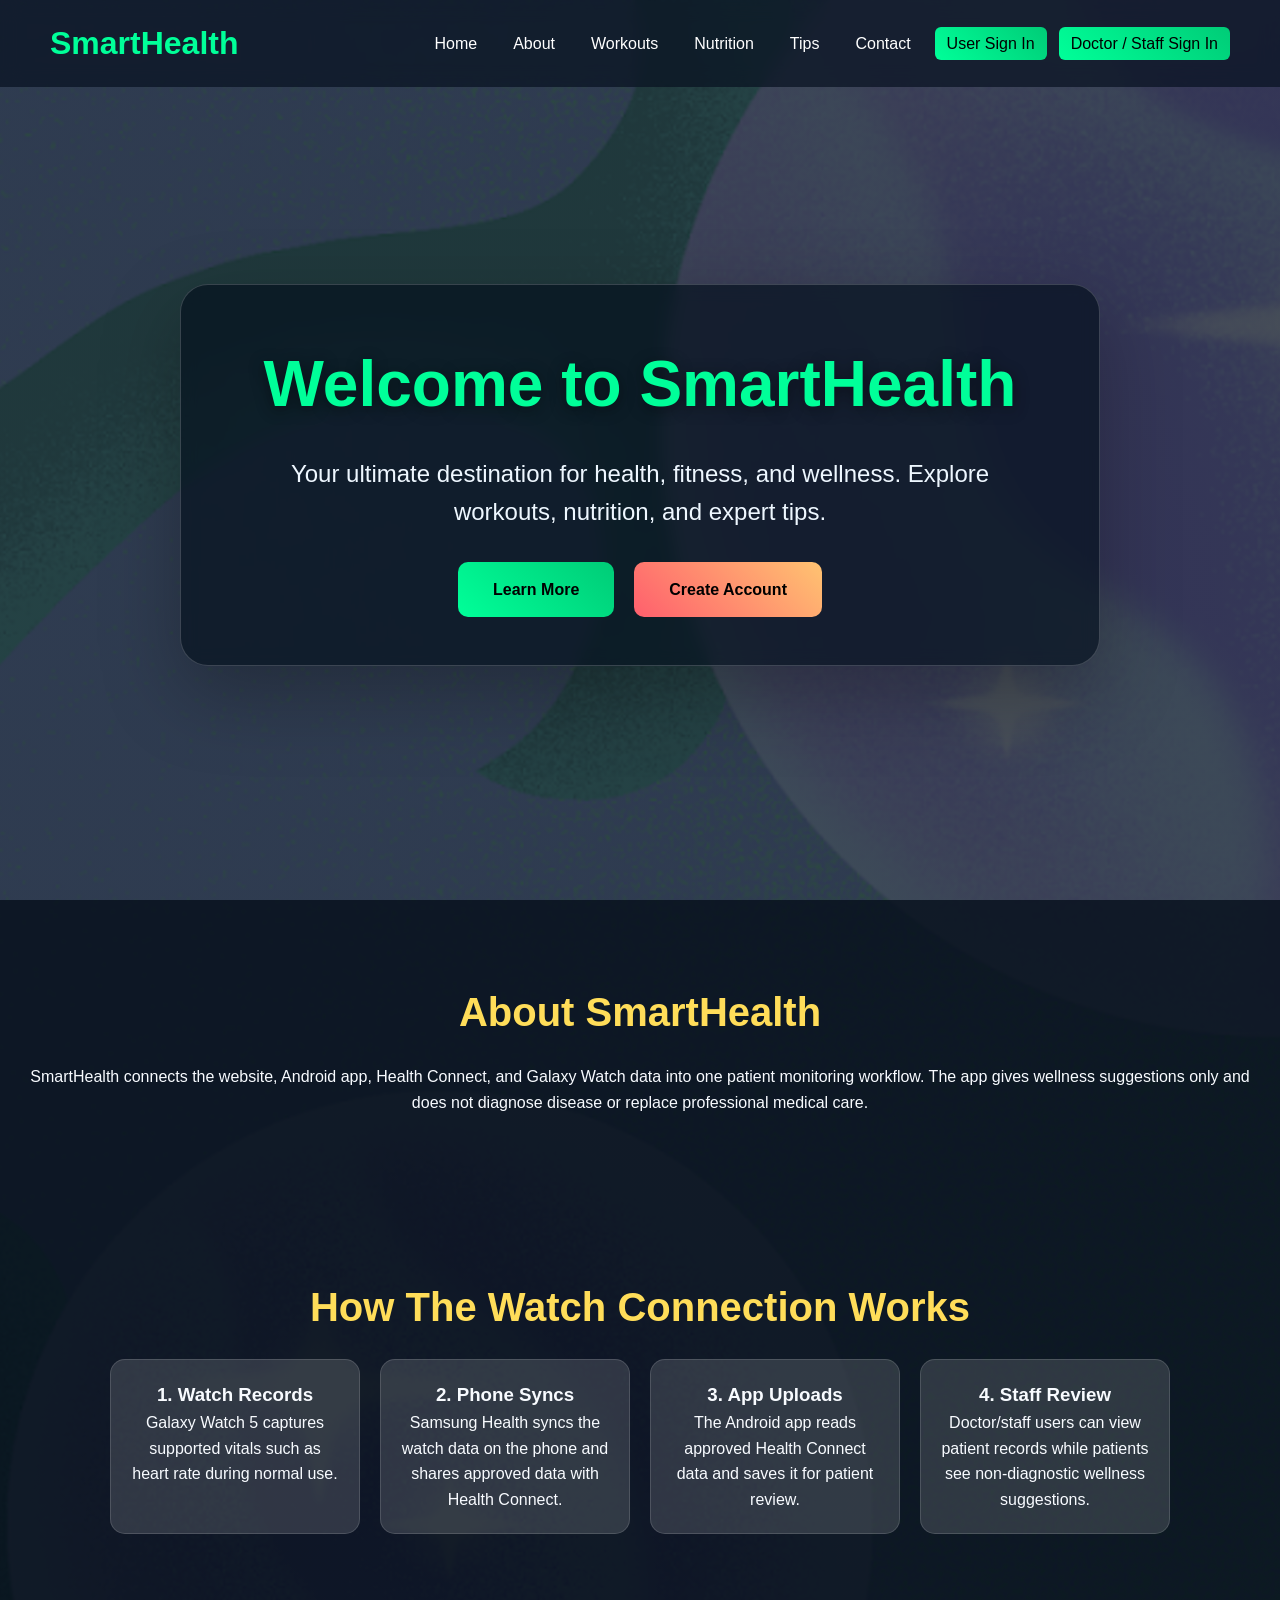
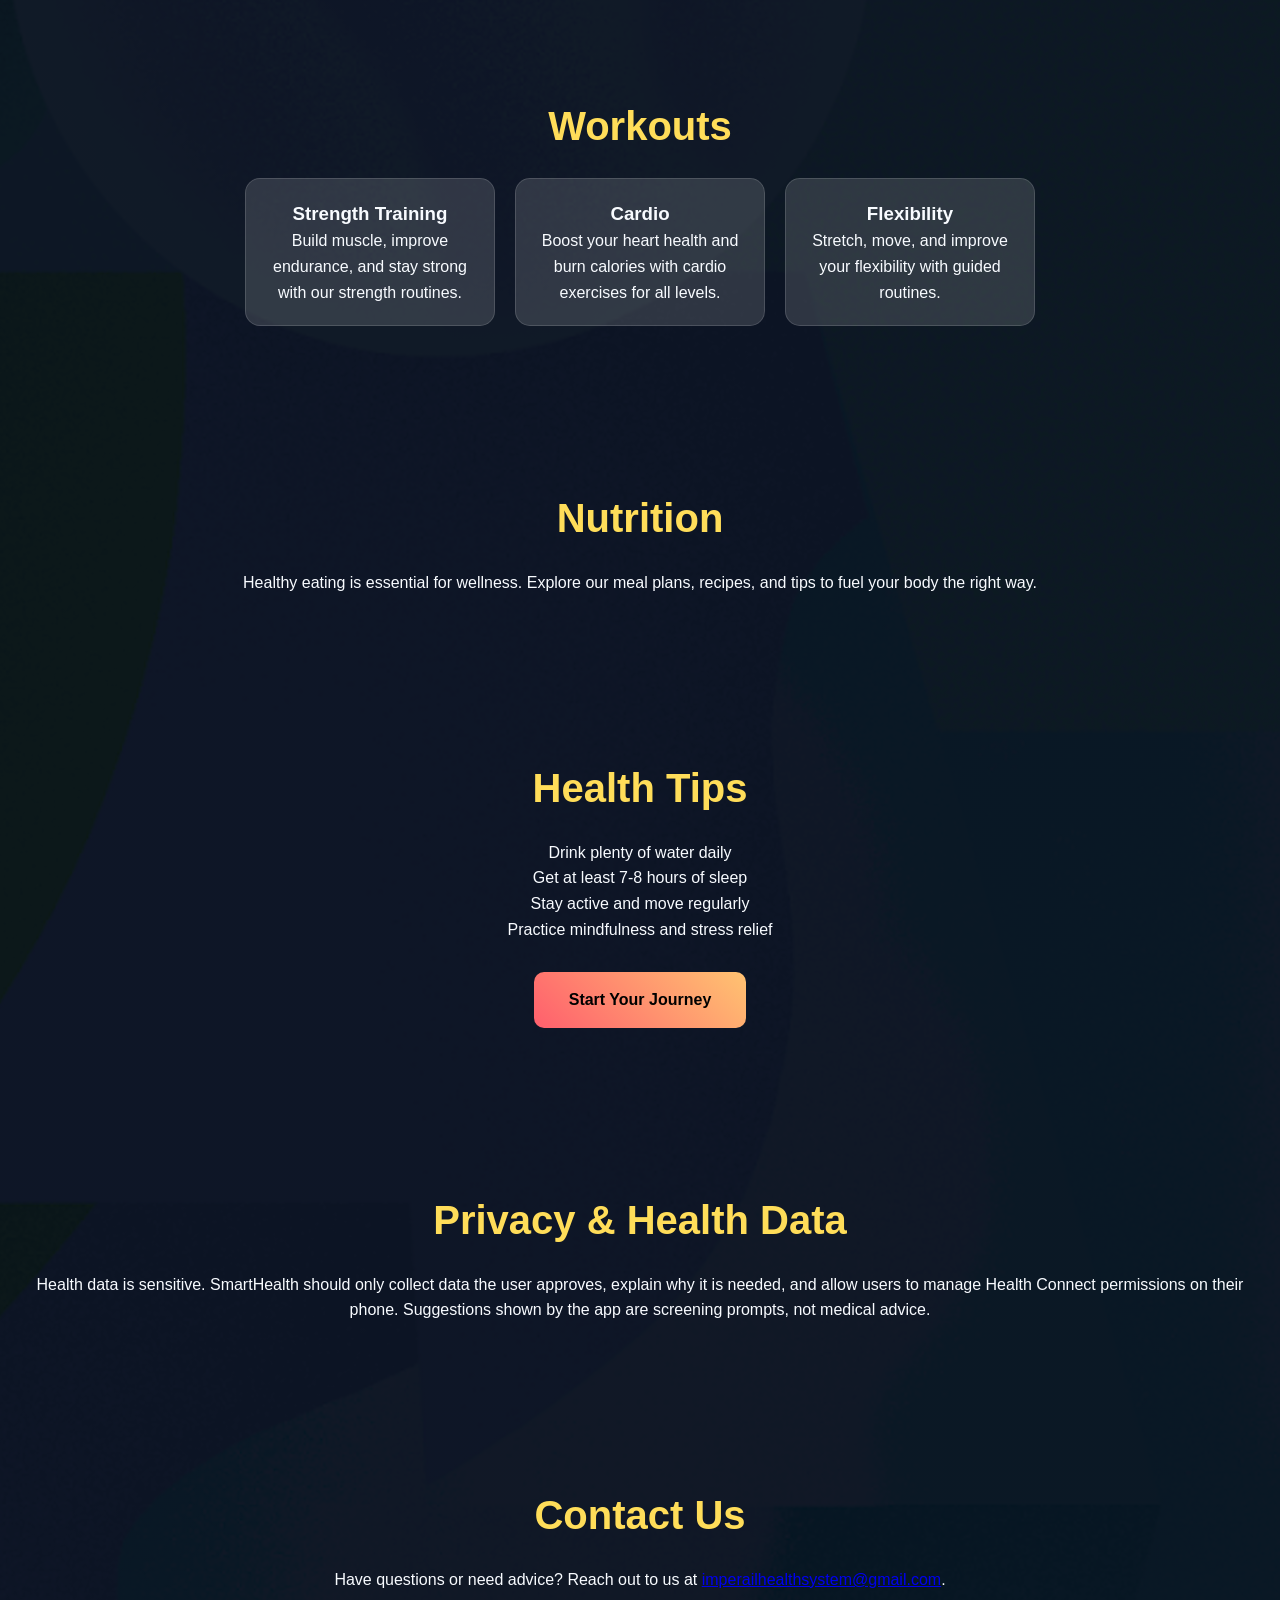
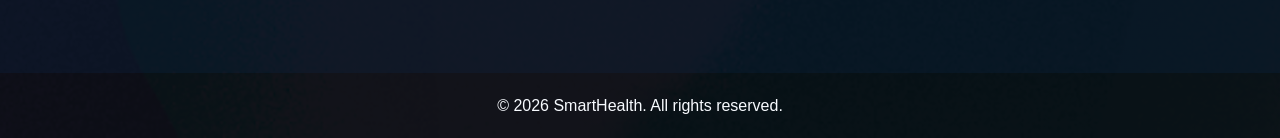
==== AI HEALTH AGENT/web/index.html @ eb4d1f80 "Health App AI and interface" ====
<!DOCTYPE html>
<html lang="en">
<head>
    <meta charset="UTF-8">
    <meta name="viewport" content="width=device-width, initial-scale=1.0">
    <title>HealthSystem - Your Health Journey</title>
    <link rel="stylesheet" href="style_1.css">
   <!-- <link href="https://fonts.googleapis.com/css2?family=Roboto:wght@400;700&display=swap" rel="stylesheet"> -->
</head>
<body>
    <!-- HEADER -->
    <header>
        <div class="logo" >SmartHealth</div>
        <div class="menu-icon" id="menuIcon">&#9776;</div>
        <nav id="navMenu">
            <ul>
                <li><a href="#home">Home</a></li>
                <li><a href="#about">About</a></li>
                <li><a href="#workouts">Workouts</a></li>
                <li><a href="#nutrition">Nutrition</a></li>
                <li><a href="#tips">Tips</a></li>
                <li><a href="#contact">Contact</a></li>
                <li><a href="user_sign.html" class="cta" >User Sign In</a></li>
                <li><a href="admin_sign.html" class="cta" >Doctor / Staff Sign In</a></li>
            </ul>
        </nav>
    </header>

    <section id="home" class="hero">
        <div class="hero-text">
            <h1>Welcome to SmartHealth</h1>
            <p>Your ultimate destination for health, fitness, and wellness. Explore workouts, nutrition, and expert tips.</p>
            <div class="hero-buttons">
                <a href="#about" class="btn">Learn More</a>
                <a href="welcome.html" class="btn btn-secondary" >Create Account</a>
            </div>
        </div>
    </section>

    <section id="about" class="info-section">
        <h2>About SmartHealth</h2>
        <p>SmartHealth connects the website, Android app, Health Connect, and Galaxy Watch data into one patient monitoring workflow. The app gives wellness suggestions only and does not diagnose disease or replace professional medical care.</p>
    </section>

    <section id="how-it-works" class="info-section">
        <h2>How The Watch Connection Works</h2>
        <div class="cards">
            <div class="card">
                <h3>1. Watch Records</h3>
                <p>Galaxy Watch 5 captures supported vitals such as heart rate during normal use.</p>
            </div>
            <div class="card">
                <h3>2. Phone Syncs</h3>
                <p>Samsung Health syncs the watch data on the phone and shares approved data with Health Connect.</p>
            </div>
            <div class="card">
                <h3>3. App Uploads</h3>
                <p>The Android app reads approved Health Connect data and saves it for patient review.</p>
            </div>
            <div class="card">
                <h3>4. Staff Review</h3>
                <p>Doctor/staff users can view patient records while patients see non-diagnostic wellness suggestions.</p>
            </div>
        </div>
    </section>

    
    <section id="workouts" class="info-section">
        <h2>Workouts</h2>
        <div class="cards">
            <div class="card">
                <h3>Strength Training</h3>
                <p>Build muscle, improve endurance, and stay strong with our strength routines.</p>
            </div>
            <div class="card">
                <h3>Cardio</h3>
                <p>Boost your heart health and burn calories with cardio exercises for all levels.</p>
            </div>
            <div class="card">
                <h3>Flexibility</h3>
                <p>Stretch, move, and improve your flexibility with guided routines.</p>
            </div>
        </div>
    </section>

    
    <section id="nutrition" class="info-section">
        <h2>Nutrition</h2>
        <p>Healthy eating is essential for wellness. Explore our meal plans, recipes, and tips to fuel your body the right way.</p>
    </section>

   
    <section id="tips" class="info-section">
        <h2>Health Tips</h2>
        
            <p>Drink plenty of water daily</p>
            <p>Get at least 7-8 hours of sleep</p>
            <p>Stay active and move regularly</p>
            <p>Practice mindfulness and stress relief</p>
        
        <div class="hero-buttons section-actions">
            <a href="welcome.html" class="btn btn-secondary">Start Your Journey</a>
        </div>
    </section>

    <section id="privacy" class="info-section">
        <h2>Privacy & Health Data</h2>
        <p>Health data is sensitive. SmartHealth should only collect data the user approves, explain why it is needed, and allow users to manage Health Connect permissions on their phone. Suggestions shown by the app are screening prompts, not medical advice.</p>
    </section>

    
    <section id="contact" class="info-section">
        <h2>Contact Us</h2>
        <p>Have questions or need advice? Reach out to us at <a href="mailto:imperailhealthsystem@gmail.com">imperailhealthsystem@gmail.com</a>.</p>
    </section>

    <footer>
        <p>&copy; 2026 SmartHealth. All rights reserved.</p>
    </footer>

    <script src="script.js"></script>
</body>
</html>
---- AI HEALTH AGENT/web/style_1.css ----
/* BASIC RESET */
* {
    margin: 0;
    padding: 0;
    box-sizing: border-box;
}

html {
    overflow-x: hidden;
}

body {
    font-family: 'Roboto', sans-serif;
    line-height: 1.6;
    color: #f8fbff;
    background: linear-gradient(rgba(3, 12, 24, 0.72), rgba(3, 12, 24, 0.72)), url('images/background.png') no-repeat center center/cover;
    scroll-behavior: smooth;
    overflow-x: hidden;
}

/* HEADER */
header {
    display: flex;
    justify-content: space-between;
    align-items: center;
    gap: 24px;
    padding: 18px clamp(18px, 4vw, 50px);
    background: rgba(9, 18, 34, 0.72);
    position: fixed;
    width: 100%;
    z-index: 100;
    backdrop-filter: blur(10px);
}

.logo {
    font-size: 2rem;
    font-weight: bold;
    color: #00ff99;
}

.menu-icon {
    font-size: 2rem;
    cursor: pointer;
    display: none;
    color: #fff;
}

nav ul {
    display: flex;
    list-style: none;
    gap: 12px;
    align-items: center;
    flex-wrap: wrap;
    justify-content: flex-end;
}

nav ul li a {
    text-decoration: none;
    color: #fff;
    font-weight: 500;
    padding: 8px 12px;
    border-radius: 6px;
    transition: 0.3s;
}

nav ul li a:hover {
    background: linear-gradient(45deg, #ff5f6d, #ffc371);
    color: #000;
}

nav ul li a.cta {
    background: linear-gradient(45deg, #00ff99, #00cc77);
    color: #000;
}

/* HERO */
.hero {
    display: flex;
    justify-content: center;
    align-items: center;
    min-height: 100vh;
    text-align: center;
    padding: 120px 20px 70px;
}

.hero-text {
    width: min(920px, 100%);
    padding: clamp(26px, 5vw, 48px);
    border-radius: 28px;
    background: rgba(4, 15, 29, 0.68);
    border: 1px solid rgba(255, 255, 255, 0.18);
    box-shadow: 0 28px 80px rgba(0, 0, 0, 0.26);
    backdrop-filter: blur(8px);
}

.hero-text h1 {
    font-size: clamp(2.4rem, 7vw, 4rem);
    margin-bottom: 20px;
    animation: none;
    color: #00ff99;
    text-shadow: 0 3px 16px rgba(0, 0, 0, 0.48);
}

.hero-text p {
    max-width: 720px;
    margin-left: auto;
    margin-right: auto;
    font-size: clamp(1.05rem, 3vw, 1.5rem);
    margin-bottom: 30px;
    animation: none;
    color: #eef7ff;
}

.hero-buttons {
    display: flex;
    justify-content: center;
    flex-wrap: wrap;
    gap: 20px;
}

.section-actions {
    margin-top: 30px;
}

.btn {
    padding: 15px 35px;
    background: linear-gradient(45deg, #00ff99, #00cc77);
    color: #000;
    font-weight: bold;
    text-decoration: none;
    border-radius: 10px;
    transition: transform 0.3s, background 0.3s;
}

.btn:hover {
    transform: scale(1.1);
    background: linear-gradient(45deg, #00cc77, #009944);
}

.btn-secondary {
    background: linear-gradient(45deg, #ff5f6d, #ffc371);
}

.btn-secondary:hover {
    background: linear-gradient(45deg, #ffc371, #ff5f6d);
}

/* INFO SECTIONS */
.info-section {
    padding: 80px 20px;
    text-align: center;
    background: rgba(3, 12, 24, 0.76);
}

.info-section h2 {
    font-size: 2.5rem;
    margin-bottom: 20px;
    color: #ffdd59;
}

.cards {
    display: flex;
    flex-wrap: wrap;
    justify-content: center;
    gap: 20px;
}

.card {
    background: rgba(255,255,255,0.14);
    padding: 20px;
    width: 250px;
    border-radius: 15px;
    border: 1px solid rgba(255,255,255,0.14);
    transition: transform 0.3s, box-shadow 0.3s;
}

.card:hover {
    transform: translateY(-10px);
    box-shadow: 0 10px 20px rgba(0,0,0,0.5);
}

/* FOOTER */
footer {
    text-align: center;
    padding: 20px;
    background: rgba(0,0,0,0.7);
}


@media (max-width: 768px) {
    header {
        padding: 14px 18px;
    }

    .logo {
        font-size: 1.55rem;
    }

    .menu-icon {
        display: block;
    }

    nav {
        position: absolute;
        top: 64px;
        left: 18px;
        right: 18px;
        background: rgba(255,255,255,0.96);
        border-radius: 14px;
        display: none;
        width: auto;
        box-shadow: 0 18px 40px rgba(0,0,0,0.25);
    }

    nav ul {
        flex-direction: column;
        gap: 10px;
        padding: 10px;
    }

    nav.show {
        display: block;
    }

    nav ul li a {
        color: #000;
    }

    .cards {
        flex-direction: column;
        align-items: center;
    }

    .hero {
        min-height: 100svh;
        padding: 96px 14px 42px;
    }

    .hero-text {
        width: calc(100vw - 28px);
        max-width: calc(100vw - 28px);
        padding: 24px 18px;
    }

    .hero-text h1 {
        font-size: 1.9rem;
        overflow-wrap: anywhere;
        word-break: break-word;
        white-space: normal;
    }

    .hero-text p {
        font-size: 0.98rem;
        overflow-wrap: anywhere;
    }

    .hero-buttons {
        flex-direction: column;
        gap: 12px;
    }

    .btn {
        width: 100%;
        padding: 14px 18px;
    }

    .info-section {
        padding: 58px 18px;
    }

    .info-section h2 {
        font-size: 2rem;
    }
}

/* ANIMATION */
@keyframes fadeIn {
    from {opacity: 0; transform: translateY(20px);}
    to {opacity: 1; transform: translateY(0);}
}
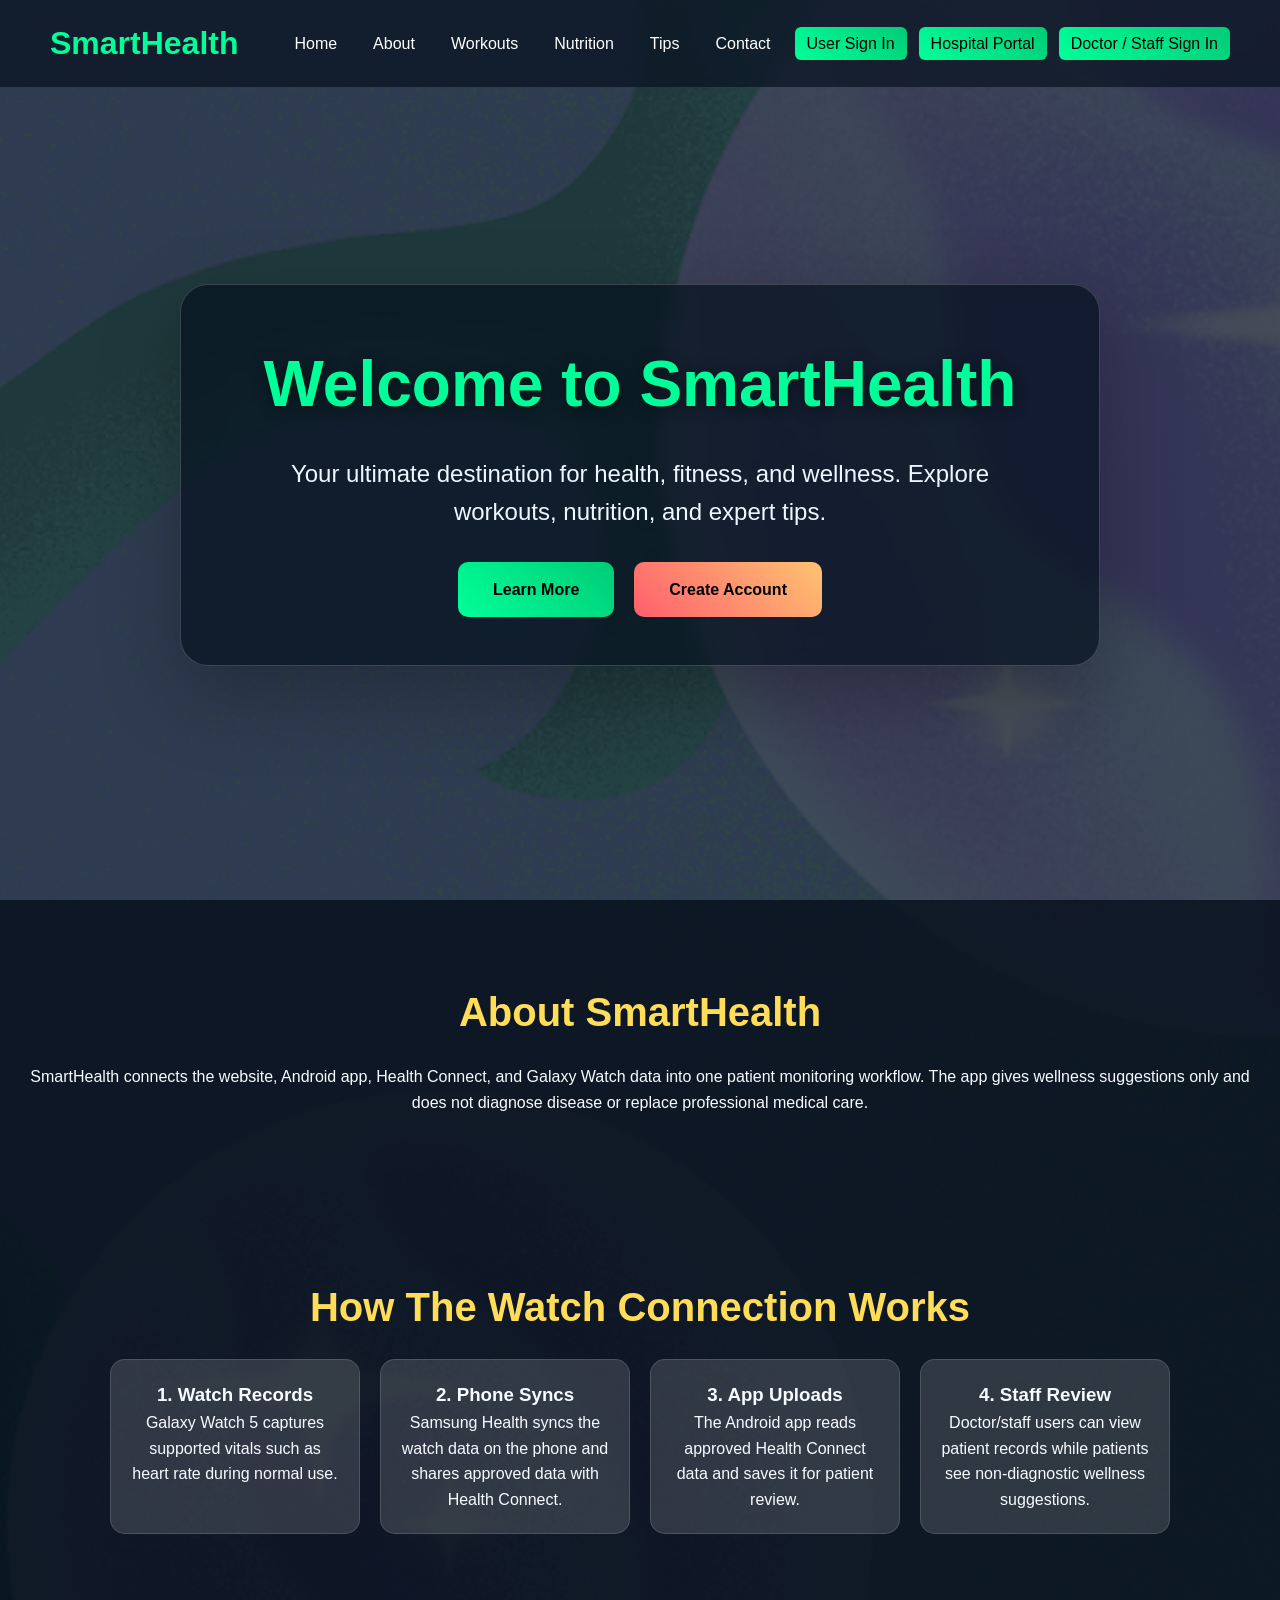
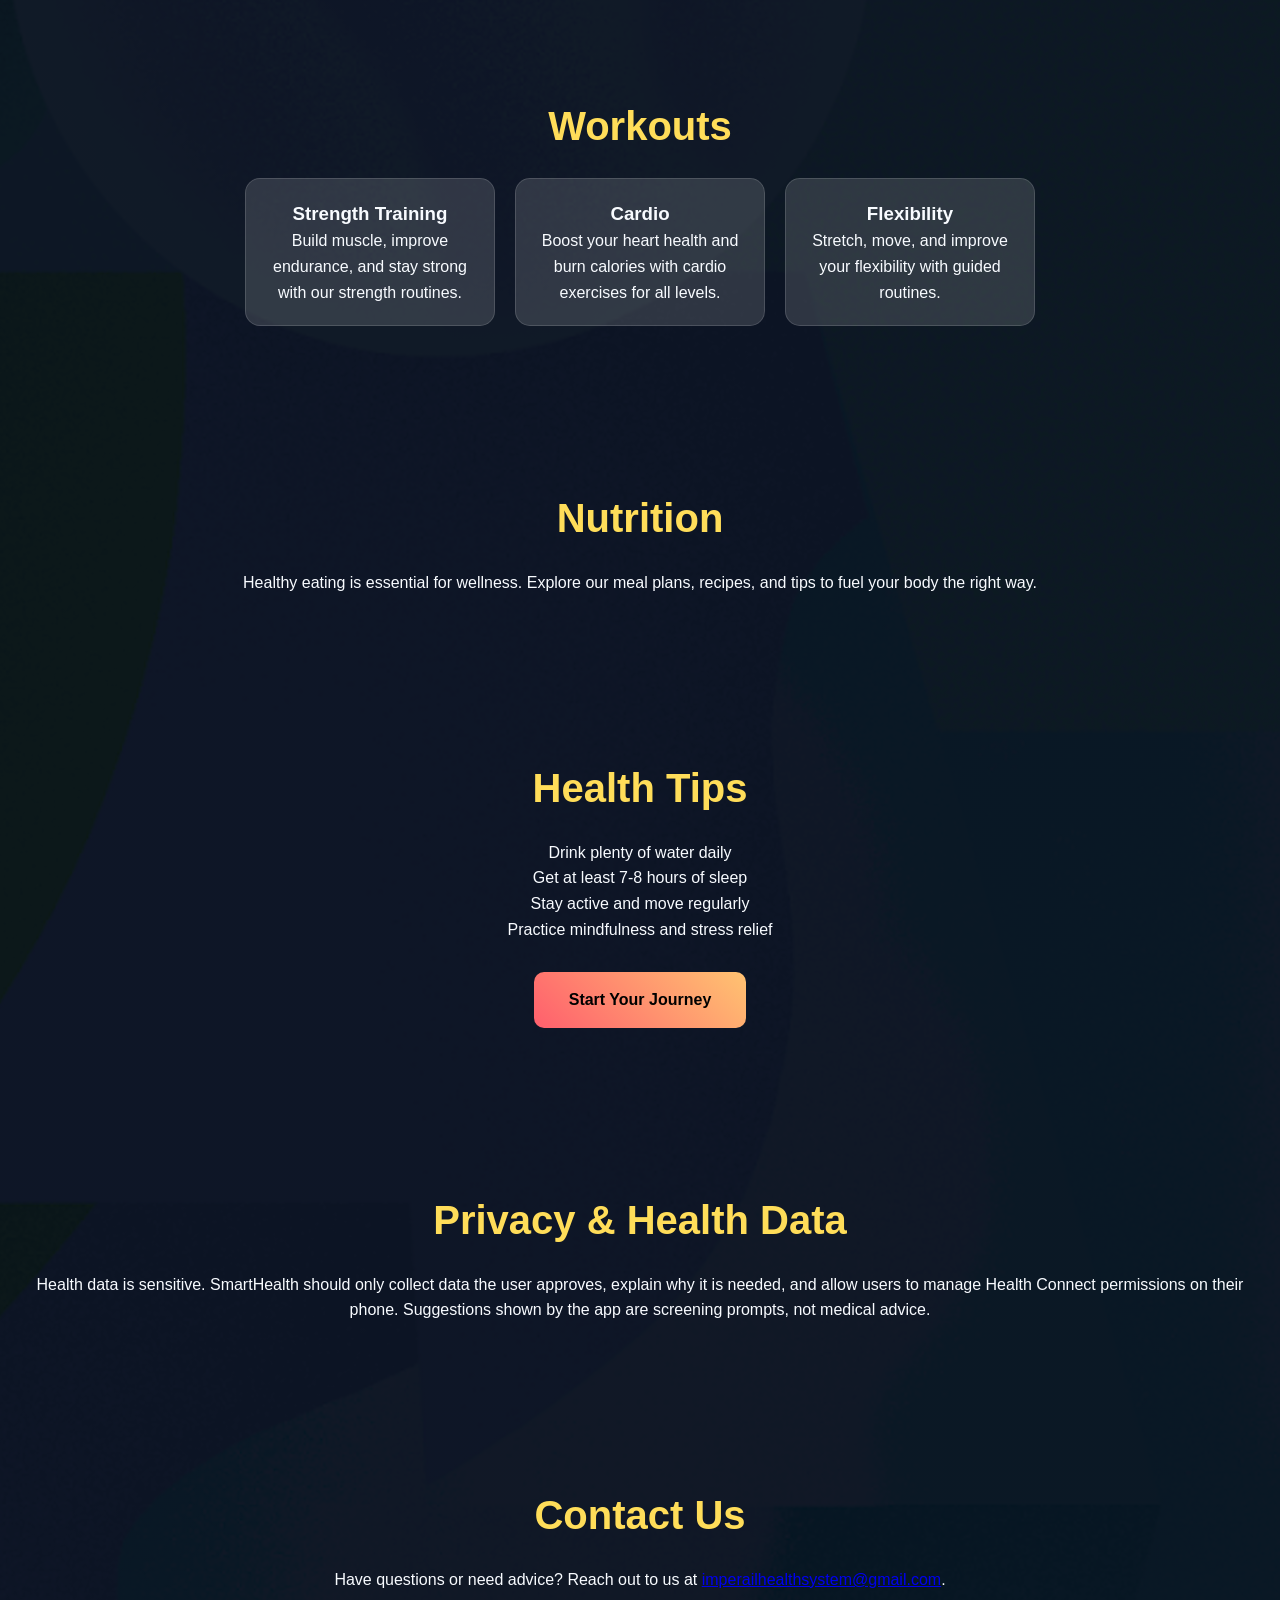
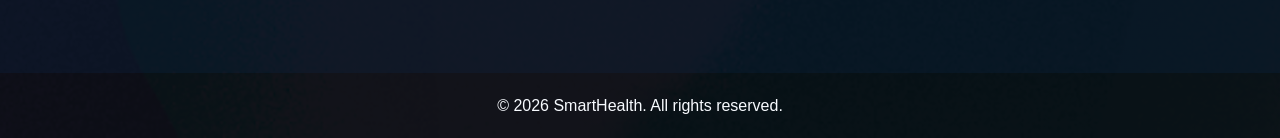
==== commit f3b14695: "Update" ====
--- a/AI HEALTH AGENT/web/index.html
+++ b/AI HEALTH AGENT/web/index.html
@@ -21,6 +21,7 @@
                 <li><a href="#tips">Tips</a></li>
                 <li><a href="#contact">Contact</a></li>
                 <li><a href="user_sign.html" class="cta" >User Sign In</a></li>
+                <li><a href="hospital_sign.jsp" class="cta" >Hospital Portal</a></li>
                 <li><a href="admin_sign.html" class="cta" >Doctor / Staff Sign In</a></li>
             </ul>
         </nav>
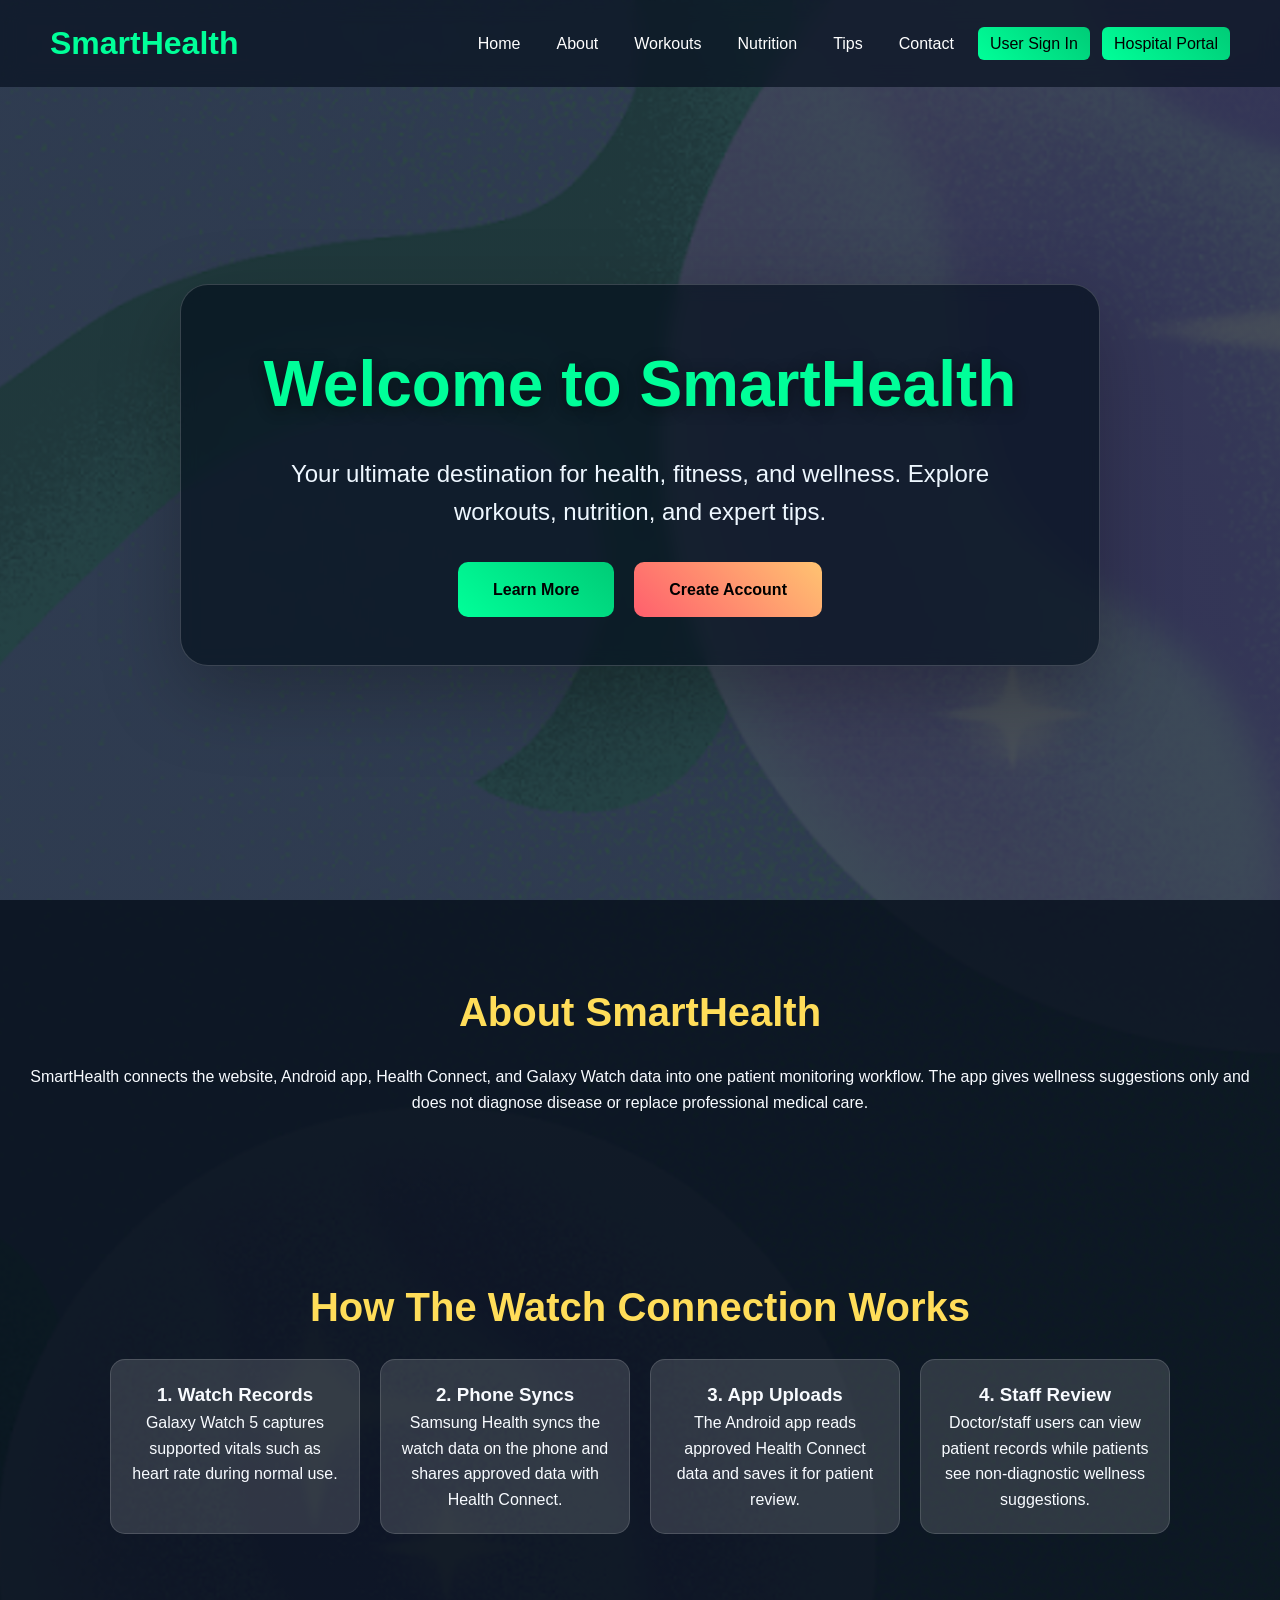
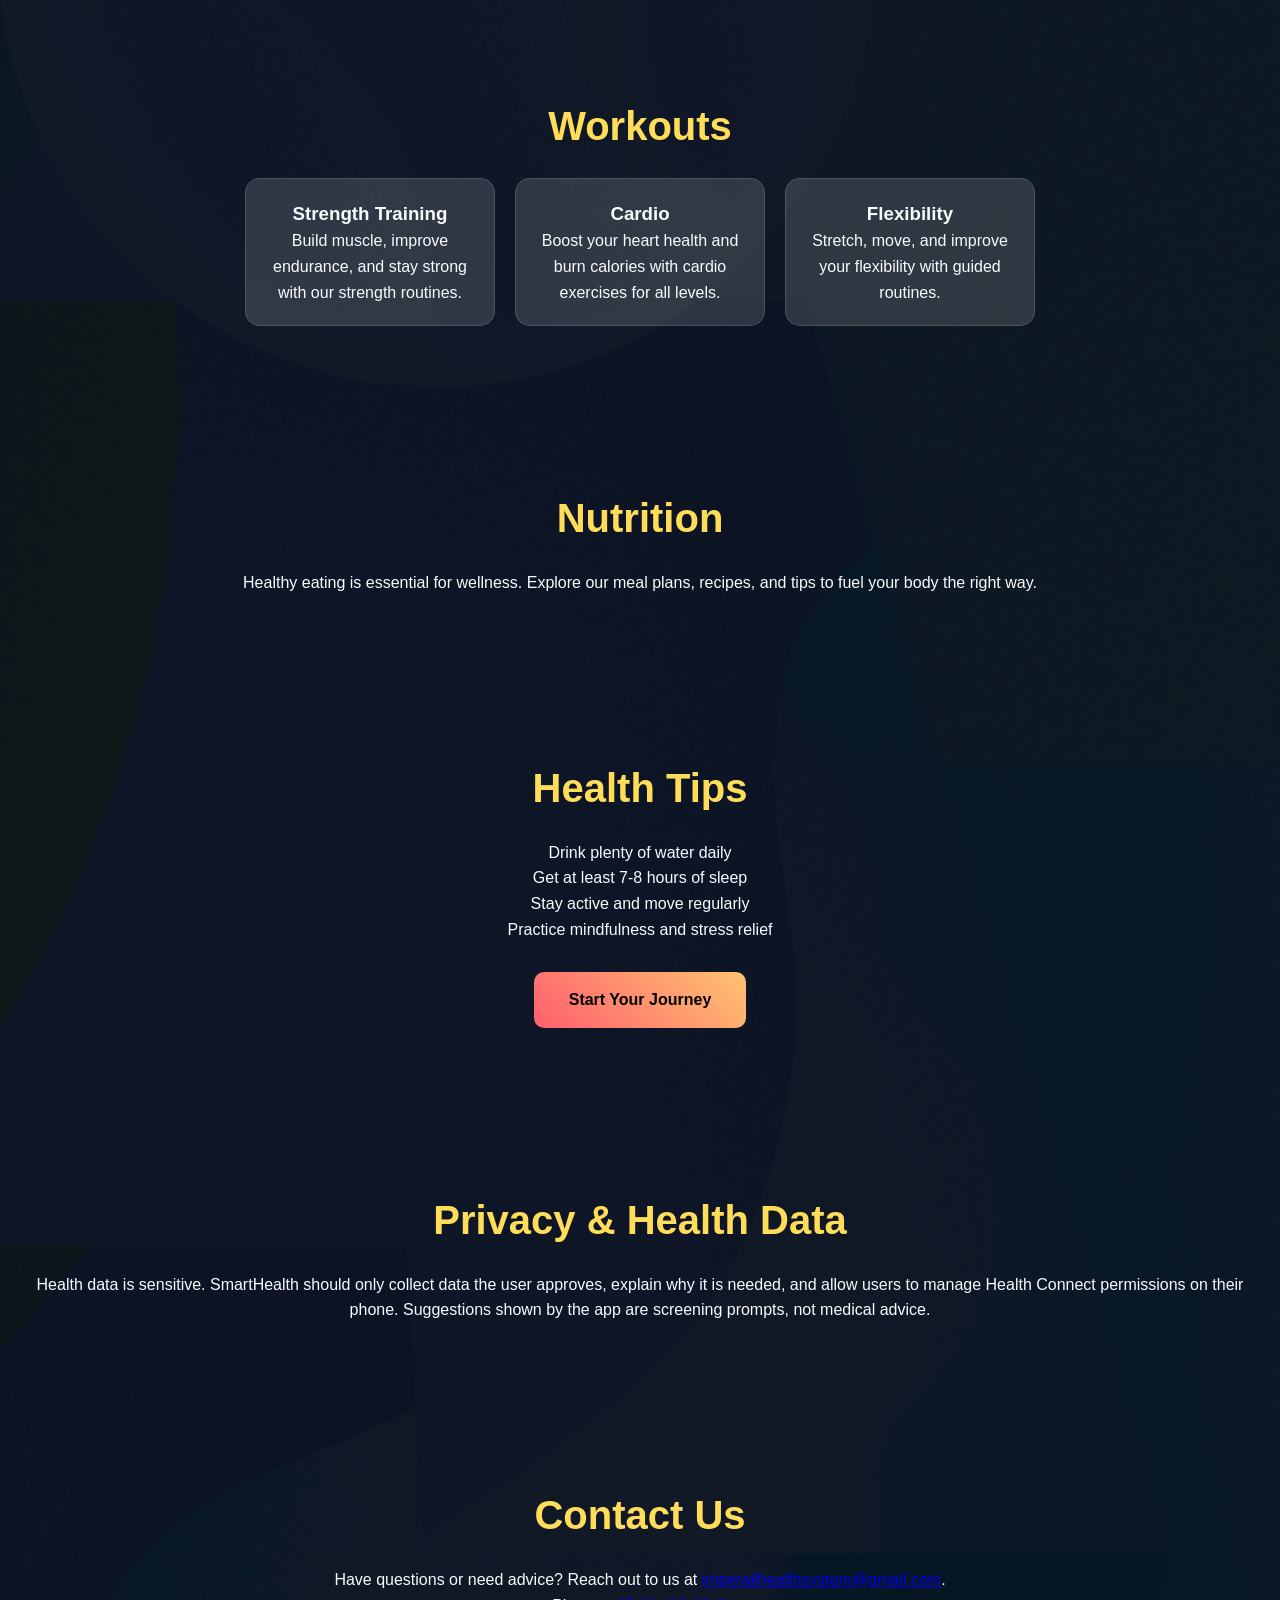
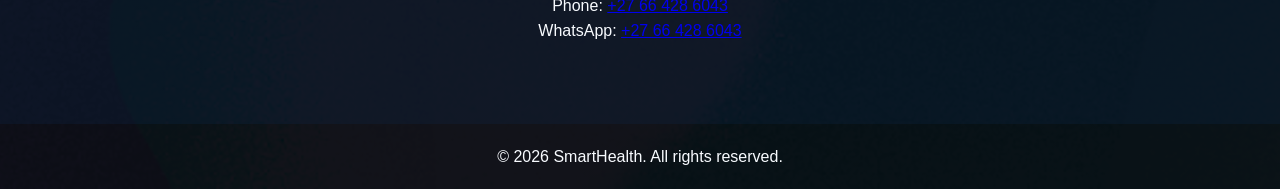
==== commit 6b49ac9a: "Update" ====
--- a/AI HEALTH AGENT/web/index.html
+++ b/AI HEALTH AGENT/web/index.html
@@ -22,7 +22,6 @@
                 <li><a href="#contact">Contact</a></li>
                 <li><a href="user_sign.html" class="cta" >User Sign In</a></li>
                 <li><a href="hospital_sign.jsp" class="cta" >Hospital Portal</a></li>
-                <li><a href="admin_sign.html" class="cta" >Doctor / Staff Sign In</a></li>
             </ul>
         </nav>
     </header>
@@ -112,7 +111,10 @@
     
     <section id="contact" class="info-section">
         <h2>Contact Us</h2>
-        <p>Have questions or need advice? Reach out to us at <a href="mailto:imperailhealthsystem@gmail.com">imperailhealthsystem@gmail.com</a>.</p>
+        <p>Have questions or need advice? Reach out to us at <a href="mailto:imperailhealthsystem@gmail.com">imperailhealthsystem@gmail.com</a>.<br>
+        Phone: <a href="tel:+27 66 428 6043">+27 66 428 6043</a><br>
+        WhatsApp: <a href="https://wa.me/+27 66 428 6043">+27 66 428 6043</a>
+        </p>
     </section>
 
     <footer>
